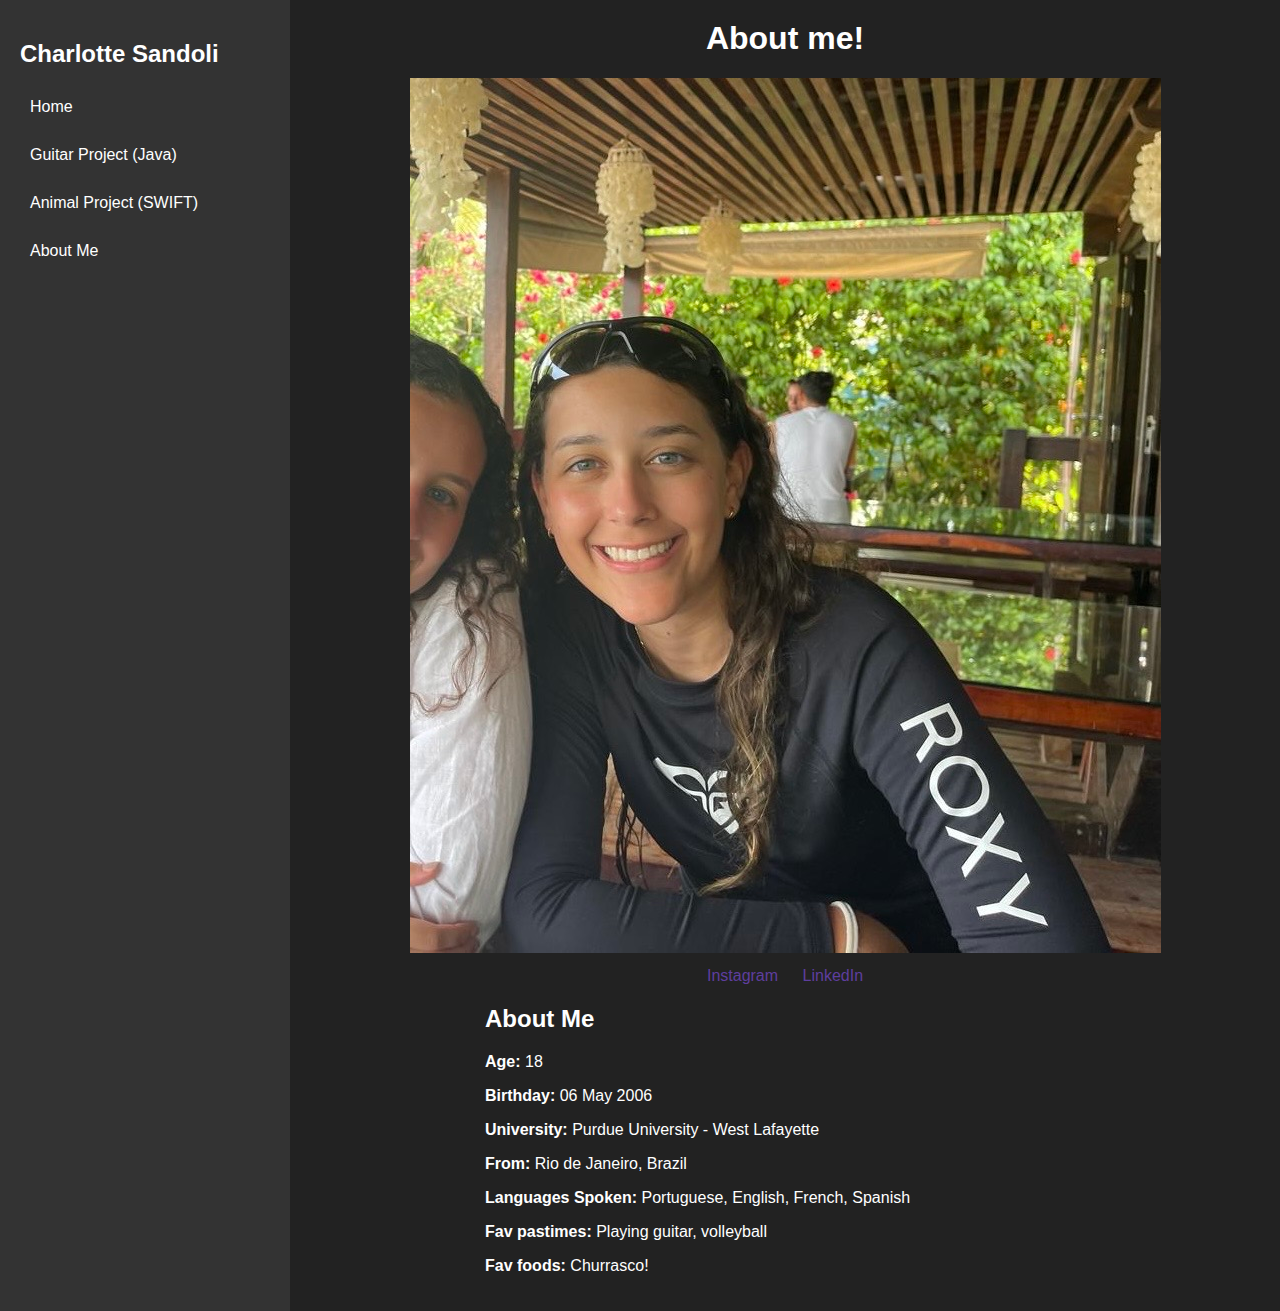
==== aboutMe.html @ 446bc6d3 "Initial commit" ====
<!DOCTYPE html>
<html lang="en">
<head>
    <meta charset="UTF-8">
    <meta name="viewport" content="width=device-width, initial-scale=1.0">
    <title>Charlotte Sandoli's Portfolio</title>
    <style>
        body {
            font-family: sans-serif;
            margin: 0;
            padding: 0;
            background-color: #222;
            color: #fff;
        }

        .container {
            display: flex;
            min-height: 100vh;
        }

        .sidebar {
            width: 250px;
            background-color: #333;
            padding: 20px;
        }

        .sidebar a {
            display: block;
            padding: 10px;
            text-decoration: none;
            color: #fff;
            margin-bottom: 10px;
        }

        .sidebar a:hover {
            background-color: #555;
        }

        .content {
            flex: 1;
            padding: 20px;
            text-align: center; /* Center align content */
        }

        .content h1 {
            margin-top: 0;
        }

        .about-me {
            margin-top: 20px;
            text-align: left; /* Align text to the left */
            max-width: 600px; /* Set a max width for the About Me section */
            margin-left: auto; /* Center the About Me section */
            margin-right: auto; /* Center the About Me section */
        }

        .about-me img {
            max-width: 75px; /* Set max width for the image to make it smaller */
            height: auto; /* Maintain aspect ratio */
            border-radius: 50%; /* Make image circular */
        }

        .social-media {
            margin: 10px 0;
        }

        .social-media a {
            color: #5e3e9e; /* Social media link color */
            text-decoration: none;
            margin: 0 10px; /* Space between links */
        }
    </style>
</head>
<body>
    <div class="container">
        <div class="sidebar">
            <h2>Charlotte Sandoli</h2>
            <a href="index.html">Home</a>
            <a href="project1.html">Guitar Project (Java)</a>
            <a href="project2.html">Animal Project (SWIFT)</a>
            <a href="aboutMe.html">About Me</a>
        </div>
        <div class="content">
            <h1>About me!</h1>
            <img src="picture.jpg" alt="Charlotte Sandoli"> <!-- Replace with your image path -->
            <div class="social-media">
                <a href="https://www.instagram.com/char.sandoli" target="_blank">Instagram</a>
                <a href="https://www.linkedin.com/in/charlotte-sandoli-a91162332" target="_blank">LinkedIn</a>
            </div>

            <div class="about-me">
                <h2>About Me</h2>
                <p><strong>Age:</strong> 18</p>
                <p><strong>Birthday:</strong> 06 May 2006</p>
                <p><strong>University:</strong> Purdue University - West Lafayette</p>
                <p><strong>From:</strong> Rio de Janeiro, Brazil</p>
                <p><strong>Languages Spoken:</strong> Portuguese, English, French, Spanish</p>
                <p><strong>Fav pastimes:</strong> Playing guitar, volleyball</p>
                <p><strong>Fav foods:</strong> Churrasco!</p>
            </div>

        </div>
    </div>
</body>
</html>
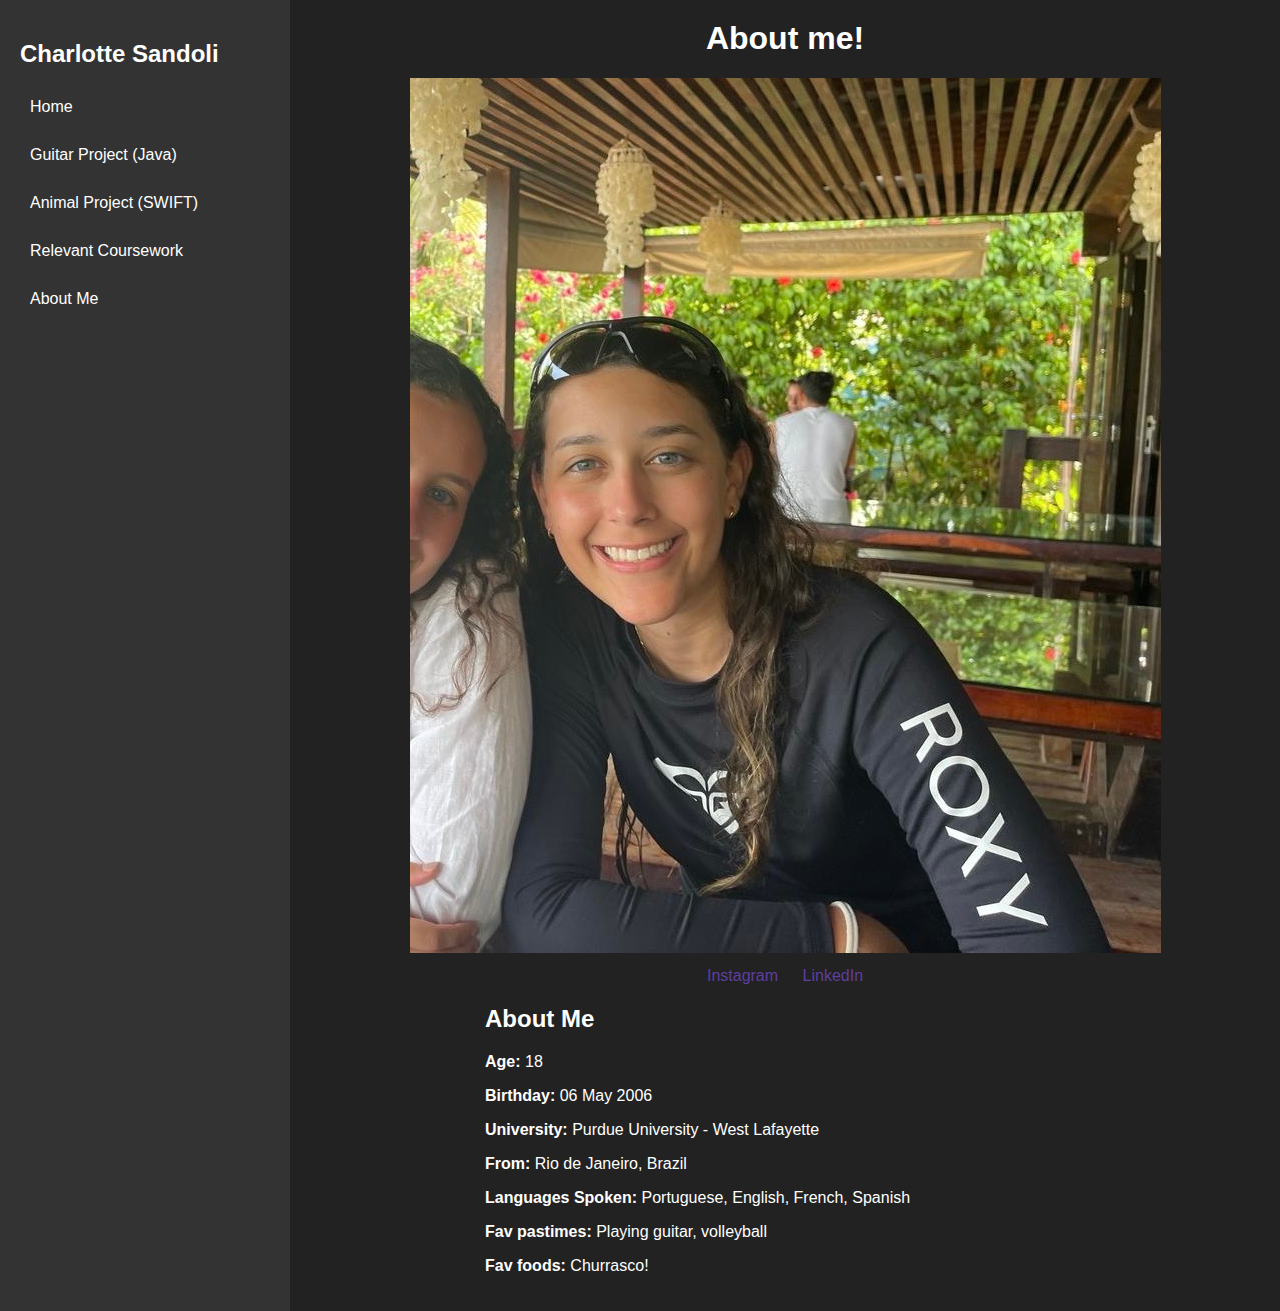
==== commit fa5f1105: "added relevant coursework page" ====
--- a/aboutMe.html
+++ b/aboutMe.html
@@ -78,6 +78,7 @@
             <a href="index.html">Home</a>
             <a href="project1.html">Guitar Project (Java)</a>
             <a href="project2.html">Animal Project (SWIFT)</a>
+            <a href="relevantCoursework.html">Relevant Coursework</a>
             <a href="aboutMe.html">About Me</a>
         </div>
         <div class="content">
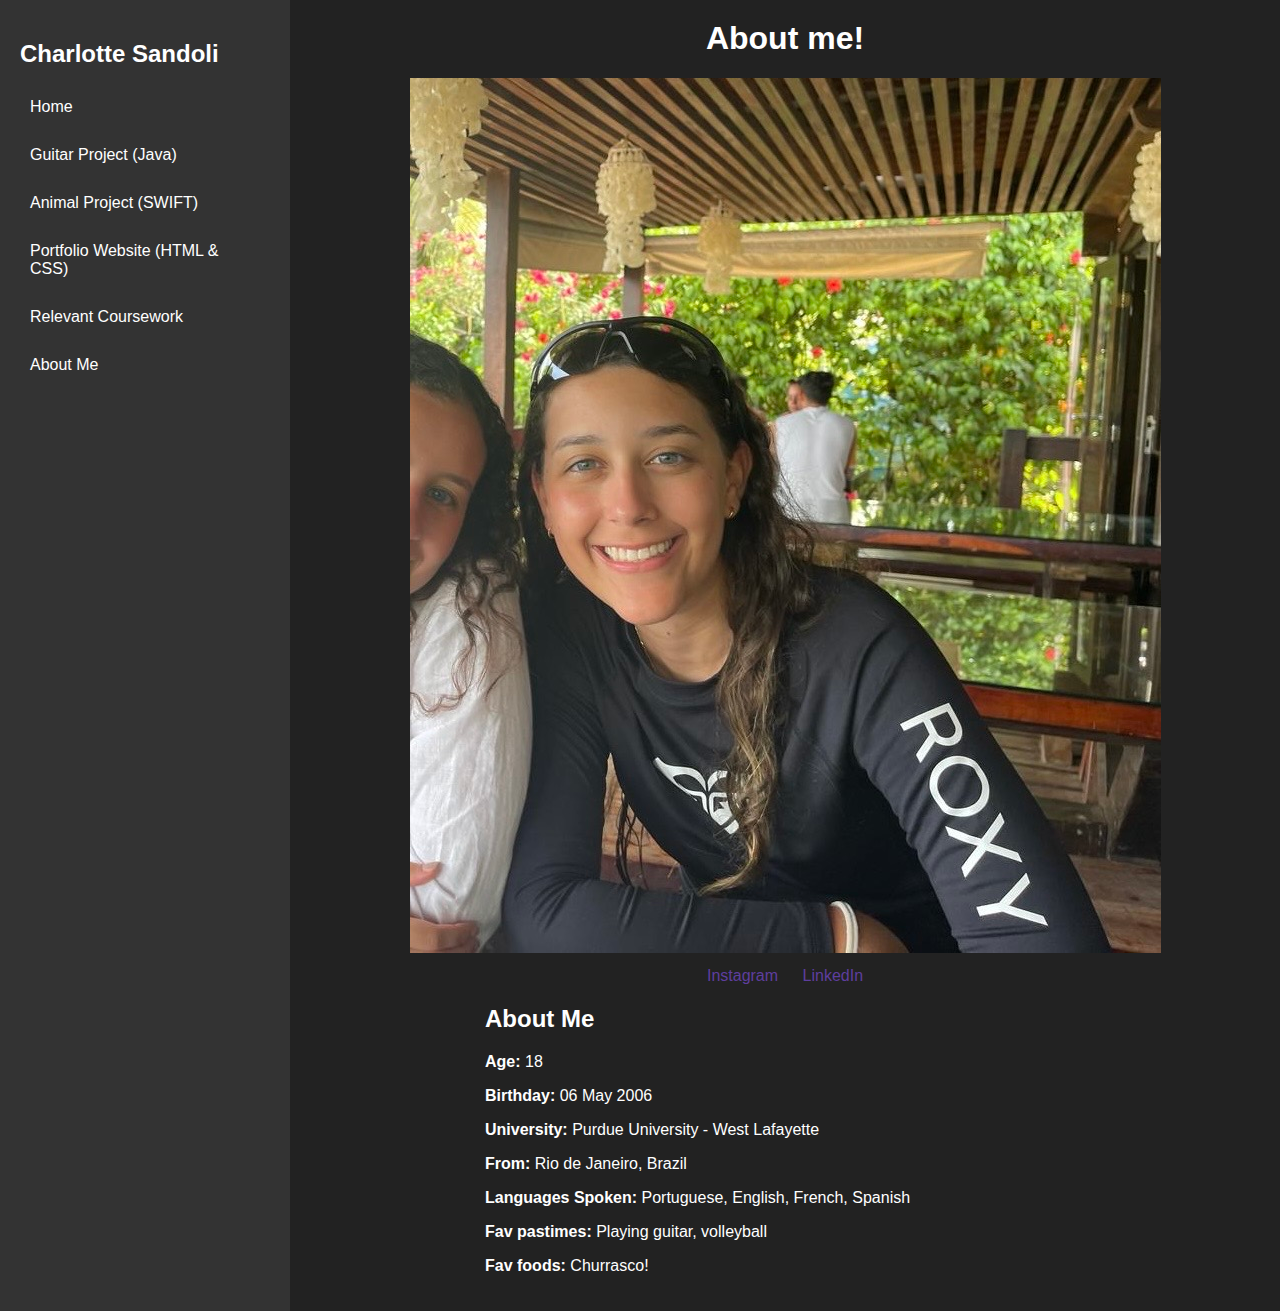
==== commit 60ff82cf: "added website" ====
--- a/aboutMe.html
+++ b/aboutMe.html
@@ -78,6 +78,7 @@
             <a href="index.html">Home</a>
             <a href="project1.html">Guitar Project (Java)</a>
             <a href="project2.html">Animal Project (SWIFT)</a>
+            <a href="project3.html">Portfolio Website (HTML & CSS)</a>
             <a href="relevantCoursework.html">Relevant Coursework</a>
             <a href="aboutMe.html">About Me</a>
         </div>
